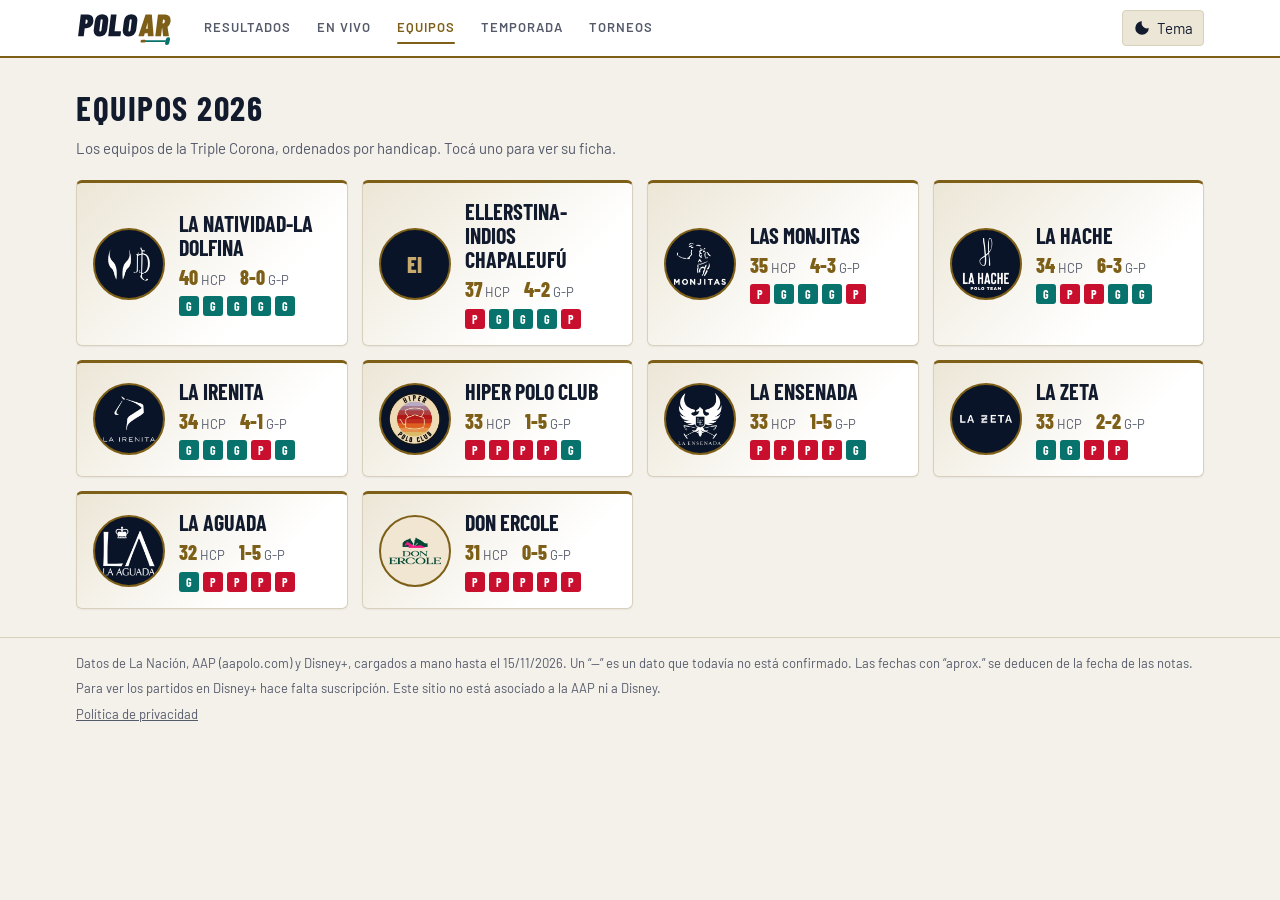
==== equipos.html @ 6242f81f "Fotos opcionales de jugadores en la ficha del equipo Co-Authored-By: Claude Opus 5.5 <noreply@anthro" ====
<!DOCTYPE html>
<html lang="es-AR">
<head>
<meta charset="utf-8">
<meta name="viewport" content="width=device-width, initial-scale=1, viewport-fit=cover">
<title>Equipos · PoloAR</title>
<meta name="description" content="Equipos de la Triple Corona 2026 del polo argentino: planteles, handicap, resultados y rendimiento por torneo.">
<meta name="theme-color" content="#010A13">
<meta name="google-adsense-account" content="ca-pub-2663033045906008">
<script async src="https://pagead2.googlesyndication.com/pagead/js/adsbygoogle.js?client=ca-pub-2663033045906008" crossorigin="anonymous"></script>
<link rel="icon" href="assets/favicon.svg" type="image/svg+xml">
<link rel="preconnect" href="https://fonts.googleapis.com">
<link rel="preconnect" href="https://fonts.gstatic.com" crossorigin>
<link rel="stylesheet" href="https://fonts.googleapis.com/css2?family=Barlow+Condensed:wght@600;700;800&family=Barlow:wght@400;500;600&display=swap">
<link rel="stylesheet" href="css/styles.css?v=202611152350">
<script>
  // Aplica el tema guardado antes de pintar, para evitar un parpadeo.
  try { var t = localStorage.getItem("polo-tema"); if (t) document.documentElement.setAttribute("data-theme", t); } catch (e) {}
</script>
</head>
<body>
<a class="skip" href="#contenido">Saltar al contenido</a>
<header class="site-header">
  <div class="wrap top">
    <a class="logo" href="./" aria-label="PoloAR, inicio"><svg class="logo-svg" aria-hidden="true" focusable="false" xmlns="http://www.w3.org/2000/svg" viewBox="0 0 205 74"><path d="M35.744 21.232Q35.744 22.768 35.616 23.599999999999998Q35.104 27.695999999999998 33.216 30.832Q31.328 33.968 28.352 35.664Q25.376 37.36 21.792 37.36H18.272Q17.951999999999998 37.36 17.951999999999998 37.68L16.032 53.04Q15.968 53.488 15.68 53.744Q15.392 54.0 15.008000000000001 54.0H5.152Q4.768 54.0 4.5440000000000005 53.744Q4.32 53.488 4.384 53.04L9.632 10.159999999999997Q9.696 9.711999999999996 9.984 9.455999999999996Q10.272 9.199999999999996 10.656 9.199999999999996H24.672Q29.792 9.199999999999996 32.768 12.495999999999999Q35.744 15.792000000000002 35.744 21.232ZM23.904 23.855999999999998Q23.968 23.471999999999998 23.968 22.768Q23.968 21.168 23.264 20.336Q22.56 19.503999999999998 21.344 19.503999999999998H20.448Q20.128 19.503999999999998 20.128 19.823999999999998L19.168 27.759999999999998Q19.04 28.08 19.424 28.08H20.256Q21.664 28.08 22.656 27.024Q23.648 25.968 23.904 23.855999999999998Z M36.36000000000001 42.992Q36.36000000000001 42.352000000000004 36.48800000000001 40.816L38.792 22.384Q39.56 16.112000000000002 43.752 12.400000000000002Q47.944 8.688000000000002 54.21600000000001 8.688000000000002Q59.848000000000006 8.688000000000002 63.144000000000005 11.792000000000002Q66.44 14.896 66.44 20.208Q66.44 20.848 66.31200000000001 22.384L64.072 40.816Q63.304 47.088 59.080000000000005 50.8Q54.85600000000001 54.512 48.584 54.512Q42.888000000000005 54.512 39.62400000000001 51.408Q36.36000000000001 48.304 36.36000000000001 42.992ZM52.36000000000001 41.328 54.72800000000001 21.872Q54.85600000000001 20.528 54.40800000000001 19.759999999999998Q53.96000000000001 18.991999999999997 53.00000000000001 18.991999999999997Q51.976000000000006 18.991999999999997 51.304 19.759999999999998Q50.632000000000005 20.528 50.504000000000005 21.872L48.13600000000001 41.328Q48.072 41.584 48.072 42.032Q48.072 43.056 48.55200000000001 43.632Q49.032000000000004 44.208 49.864000000000004 44.208Q50.824000000000005 44.208 51.49600000000001 43.44Q52.168000000000006 42.672 52.36000000000001 41.328Z M66.41600000000001 53.04 71.66400000000002 10.159999999999997Q71.72800000000001 9.711999999999996 72.01600000000002 9.455999999999996Q72.30400000000002 9.199999999999996 72.68800000000002 9.199999999999996H82.54400000000001Q82.92800000000001 9.199999999999996 83.15200000000002 9.455999999999996Q83.376 9.711999999999996 83.31200000000001 10.159999999999997L79.28000000000002 43.376Q79.15200000000002 43.696 79.53600000000002 43.696H91.69600000000001Q92.144 43.696 92.36800000000001 43.952Q92.59200000000001 44.208 92.52800000000002 44.656L91.50400000000002 53.04Q91.31200000000001 54.0 90.41600000000001 54.0H67.18400000000001Q66.80000000000001 54.0 66.57600000000001 53.744Q66.352 53.488 66.41600000000001 53.04Z M96.08800000000001 42.992Q96.08800000000001 42.352000000000004 96.21600000000001 40.816L98.52000000000001 22.384Q99.28800000000001 16.112000000000002 103.48000000000002 12.400000000000002Q107.67200000000001 8.688000000000002 113.94400000000002 8.688000000000002Q119.57600000000002 8.688000000000002 122.87200000000001 11.792000000000002Q126.168 14.896 126.168 20.208Q126.168 20.848 126.04000000000002 22.384L123.80000000000001 40.816Q123.03200000000001 47.088 118.80800000000002 50.8Q114.58400000000002 54.512 108.31200000000001 54.512Q102.61600000000001 54.512 99.352 51.408Q96.08800000000001 48.304 96.08800000000001 42.992ZM112.08800000000002 41.328 114.45600000000002 21.872Q114.58400000000002 20.528 114.13600000000002 19.759999999999998Q113.68800000000002 18.991999999999997 112.72800000000001 18.991999999999997Q111.70400000000001 18.991999999999997 111.03200000000001 19.759999999999998Q110.36000000000001 20.528 110.23200000000001 21.872L107.86400000000002 41.328Q107.80000000000001 41.584 107.80000000000001 42.032Q107.80000000000001 43.056 108.28000000000002 43.632Q108.76000000000002 44.208 109.59200000000001 44.208Q110.55200000000002 44.208 111.22400000000002 43.44Q111.89600000000002 42.672 112.08800000000002 41.328Z" fill="currentColor"/><path d="M147.704 53.104 147.576 48.24Q147.64000000000001 48.112 147.512 48.016000000000005Q147.38400000000001 47.92 147.256 47.92H141.68800000000002Q141.368 47.92 141.24 48.24L140.024 53.104Q139.832 54.0 138.936 54.0H129.208Q128.24800000000002 54.0 128.50400000000002 52.976L142.584 10.031999999999996Q142.84 9.199999999999996 143.73600000000002 9.199999999999996H155.06400000000002Q155.96 9.199999999999996 156.024 10.031999999999996L159.544 52.976V53.104Q159.544 54.0 158.584 54.0H148.536Q147.64000000000001 54.0 147.704 53.104ZM144.056 38.704H147.06400000000002Q147.256 38.704 147.38400000000001 38.384L147.12800000000001 26.544Q147.12800000000001 26.288 146.96800000000002 26.32Q146.808 26.352 146.808 26.544L143.864 38.384Q143.73600000000002 38.704 144.056 38.704Z M179.04000000000002 53.168 177.18400000000003 37.04Q177.18400000000003 36.784 176.99200000000002 36.784Q176.73600000000002 36.784 176.73600000000002 37.104L174.752 53.04Q174.68800000000002 53.488 174.40000000000003 53.744Q174.11200000000002 54.0 173.728 54.0H163.872Q163.488 54.0 163.264 53.744Q163.04000000000002 53.488 163.104 53.04L168.352 10.159999999999997Q168.41600000000003 9.711999999999996 168.704 9.455999999999996Q168.99200000000002 9.199999999999996 169.376 9.199999999999996H183.39200000000002Q188.512 9.199999999999996 191.488 12.463999999999999Q194.464 15.728000000000002 194.464 21.104Q194.464 22.64 194.336 23.471999999999998Q193.888 26.992 192.352 29.776000000000003Q190.816 32.56 188.38400000000001 34.288Q188.06400000000002 34.480000000000004 188.192 34.736000000000004L190.94400000000002 52.912V53.168Q190.94400000000002 53.552 190.68800000000002 53.775999999999996Q190.43200000000002 54.0 190.048 54.0H179.936Q179.168 54.0 179.04000000000002 53.168ZM179.168 19.503999999999998Q178.848 19.503999999999998 178.848 19.823999999999998L177.888 27.312Q177.888 27.631999999999998 178.20800000000003 27.631999999999998H179.04000000000002Q180.57600000000002 27.631999999999998 181.632 26.287999999999997Q182.68800000000002 24.944 182.68800000000002 22.576Q182.68800000000002 21.104 181.984 20.304Q181.28 19.503999999999998 180.06400000000002 19.503999999999998Z" fill="var(--accent)"/><g transform="translate(0 64) skewX(-12) translate(0 -64)"><rect x="134.632" y="62.3" width="50.4" height="3.4" rx="1.7" fill="var(--teal)"/><rect x="132.6" y="61.3" width="11" height="5.4" rx="2.7" fill="var(--accent)"/><rect x="184.0" y="56" width="8.5" height="16" rx="4" fill="var(--teal)"/></g></svg></a>
    <nav aria-label="Secciones">
      <a href="./#resultados">Resultados</a>
      <a href="./#envivo">En vivo</a>
      <a href="equipos.html" aria-current="page">Equipos</a>
      <a href="./#temporada">Temporada</a>
      <a href="./#torneos">Torneos</a>
    </nav>
    <button id="tema" class="theme-btn" type="button" aria-label="Cambiar a modo claro">
      <svg aria-hidden="true" viewBox="0 0 24 24" width="18" height="18"><path fill="currentColor" d="M12 3a9 9 0 1 0 9 9 7 7 0 0 1-9-9z"/></svg>
      <span class="theme-label">Tema</span>
    </button>
  </div>
</header>

<main id="contenido" class="wrap">
  <div id="vista" aria-live="polite"><p class="loading">Cargando equipos…</p></div>
</main>

<footer class="site-footer">
  <div class="wrap">
    <p>Datos de La Nación, AAP (aapolo.com) y Disney+, cargados a mano hasta el 15/11/2026. Un “—” es un dato que todavía no está confirmado. Las fechas con “aprox.” se deducen de la fecha de las notas.</p>
    <p>Para ver los partidos en Disney+ hace falta suscripción. Este sitio no está asociado a la AAP ni a Disney.</p>
    <p><a href="privacidad.html">Política de privacidad</a></p>
  </div>
</footer>

<script src="js/equipos.js?v=202611152350" defer></script>
</body>
</html>
---- css/styles.css ----
/* Polo AR · estilos
   Paleta inspirada en LoL Esports: azul noche, dorado y turquesa.
   Modo claro por defecto si el sistema lo pide; el botón "Tema" lo fuerza. */

:root {
  --bg: #F4F1EA;
  --panel: #FFFFFF;
  --panel2: #ECE6D6;
  --line: #D8D0BC;
  --text: #121B2E;
  --mute: #555A6B;
  --accent: #7E5F17;
  --ink: #FFFFFF;
  --teal: #08736C;
  --live: #C8102E;
  --crest-bg: #0A1428;
  --shadow: 0 1px 2px rgba(18, 27, 46, .06);
  --tc-velo1: rgba(255, 255, 255, .93); --tc-velo2: rgba(255, 255, 255, .62);
  --nav-luz: rgba(126, 95, 23, .28); --nav-luz-suave: rgba(126, 95, 23, .18); --nav-borde: rgba(126, 95, 23, .35);
  color-scheme: light;
}
@media (prefers-color-scheme: dark) {
  :root:not([data-theme="light"]) {
    --bg: #010A13; --panel: #0A1428; --panel2: #0F1F3A; --line: #1E2D4A;
    --text: #F0E6D2; --mute: #A09B8C; --accent: #C8AA6E; --ink: #010A13;
    --teal: #0AC8B9; --live: #FF4655; --shadow: none; color-scheme: dark;
    --tc-velo1: rgba(10, 20, 40, .93); --tc-velo2: rgba(10, 20, 40, .55);
    --nav-luz: rgba(200, 170, 110, .5); --nav-luz-suave: rgba(10, 200, 185, .3); --nav-borde: rgba(200, 170, 110, .45);
  }
}
:root[data-theme="dark"] {
  --bg: #010A13; --panel: #0A1428; --panel2: #0F1F3A; --line: #1E2D4A;
  --text: #F0E6D2; --mute: #A09B8C; --accent: #C8AA6E; --ink: #010A13;
  --teal: #0AC8B9; --live: #FF4655; --shadow: none; color-scheme: dark;
  --tc-velo1: rgba(10, 20, 40, .93); --tc-velo2: rgba(10, 20, 40, .55);
  --nav-luz: rgba(200, 170, 110, .5); --nav-luz-suave: rgba(10, 200, 185, .3); --nav-borde: rgba(200, 170, 110, .45);
}

*, *::before, *::after { box-sizing: border-box; }
html { scroll-behavior: smooth; scroll-padding-top: 72px; }
@media (prefers-reduced-motion: reduce) { html { scroll-behavior: auto; } * { animation: none !important; transition: none !important; } }

body {
  margin: 0;
  background: var(--bg);
  color: var(--text);
  font: 400 15px/1.5 Barlow, "Segoe UI", Arial, sans-serif;
  padding-bottom: env(safe-area-inset-bottom, 0);
}
h1, h2, h3, h4 { font-family: "Barlow Condensed", "Arial Narrow", Arial, sans-serif; margin: 0; }
a { color: inherit; }
button { font: inherit; color: inherit; }
:focus-visible { outline: 2px solid var(--accent); outline-offset: 2px; }
.sr-only { position: absolute; width: 1px; height: 1px; overflow: hidden; clip: rect(0 0 0 0); white-space: nowrap; }
.skip { position: absolute; left: 8px; top: -48px; background: var(--accent); color: var(--ink); padding: 8px 12px; z-index: 10; font-weight: 600; }
.skip:focus { top: 8px; }
.wrap { max-width: 1160px; margin: 0 auto; padding: 0 16px; }
.loading, .empty { color: var(--mute); padding: 14px 16px; margin: 0; }

/* Encabezado */
.site-header {
  position: sticky; top: 0; z-index: 5;
  background: var(--panel);
  border-bottom: 2px solid var(--accent);
  padding-top: env(safe-area-inset-top, 0);
}
.top { display: flex; align-items: center; gap: 16px; min-height: 56px; }
.logo { display: inline-flex; align-items: center; color: var(--text); text-decoration: none; line-height: 0; }
.logo-svg { height: 36px; width: auto; display: block; }
@media (max-width: 560px) { .logo-svg { height: 30px; } }
nav { display: flex; gap: 2px; flex: 1; overflow-x: auto; scrollbar-width: none; }
nav a {
  position: relative; padding: 8px 12px; text-decoration: none; font-weight: 600; color: var(--mute);
  text-transform: uppercase; letter-spacing: 1px; font-size: 13px; white-space: nowrap;
  border-radius: 4px; -webkit-tap-highlight-color: transparent;
  transition: color .2s, background-color .2s, box-shadow .25s, text-shadow .25s;
}
/* Línea dorada que crece desde el centro */
nav a::after {
  content: ""; position: absolute; left: 50%; right: 50%; bottom: 2px; height: 2px;
  background: var(--accent); border-radius: 2px; transition: left .25s, right .25s;
}
/* Luz de fondo al pasar el mouse, al tocar o al navegar con teclado */
nav a:hover, nav a:focus-visible, nav a:active {
  color: var(--accent);
  background: radial-gradient(ellipse at 50% 110%, var(--nav-luz) 0%, transparent 75%), var(--panel2);
  box-shadow: 0 0 14px var(--nav-luz-suave), inset 0 0 0 1px var(--nav-borde);
  text-shadow: 0 0 10px var(--nav-luz);
}
nav a:hover::after, nav a:focus-visible::after, nav a:active::after { left: 12px; right: 12px; }
nav a:active { transform: translateY(1px); }
.theme-btn {
  display: inline-flex; align-items: center; gap: 6px; flex: none;
  background: var(--panel2); border: 1px solid var(--line); border-radius: 4px;
  padding: 6px 10px; cursor: pointer; min-height: 36px;
}
@media (max-width: 560px) {
  .top { flex-wrap: wrap; gap: 4px 12px; padding: 6px 16px; }
  nav { order: 3; flex-basis: 100%; }
  .logo { flex: 1; }
  .theme-label { display: none; }
}

/* Triple Corona */
.tri { padding: 20px 0 4px; }
.tri-grid { display: grid; grid-template-columns: repeat(3, 1fr); gap: 12px; }
.tc {
  background: linear-gradient(135deg, var(--panel2), var(--panel) 70%);
  border: 1px solid var(--line); border-top: 3px solid var(--accent);
  border-radius: 4px; padding: 14px 16px; box-shadow: var(--shadow);
}
.tc .n { font: 700 13px "Barlow Condensed", Arial, sans-serif; letter-spacing: 1.5px; text-transform: uppercase; color: var(--accent); display: flex; justify-content: space-between; gap: 8px; }
.tc h3 { font-size: 24px; margin: 2px 0 8px; line-height: 1.1; }
.tc .l { display: flex; align-items: center; gap: 8px; margin-top: 6px; font-weight: 600; }
.tc .l small { color: var(--mute); font-weight: 400; }
.tc .s { color: var(--mute); font-size: 13px; margin-top: 8px; }
.tc.on { border-top-color: var(--teal); }
/* Foto de fondo: una capa del color del tema encima, para que el texto se lea */
.tc.foto {
  background-image: linear-gradient(100deg, var(--tc-velo1) 0%, var(--tc-velo1) 45%, var(--tc-velo2) 100%), var(--foto);
  background-size: cover; background-position: center;
  display: flex; flex-direction: column;
}
.tc .cred { margin-top: auto; padding-top: 10px; font-size: 11px; color: var(--mute); }
.tc .cred a { color: inherit; }
.tc.on .n { color: var(--teal); }
.badge {
  display: inline-block; font: 700 11px "Barlow Condensed", Arial, sans-serif; letter-spacing: 1px;
  text-transform: uppercase; border: 1px solid currentColor; border-radius: 2px; padding: 0 6px; line-height: 18px;
}

/* Diseño general */
.layout { display: grid; grid-template-columns: minmax(0, 2fr) minmax(0, 1fr); gap: 16px; padding: 16px 0 24px; align-items: start; }
@media (max-width: 860px) {
  .layout, .tri-grid { grid-template-columns: 1fr; }
  /* En celular, el bloque "En vivo" va antes que los resultados. */
  .layout { display: flex; flex-direction: column; gap: 0; }
  .side, .main-col { display: contents; }
  #envivo { order: -1; }
  #resultados { order: 0; }
  #equipos, #torneos { order: 1; }
}
.card { background: var(--panel); border: 1px solid var(--line); border-radius: 4px; overflow: hidden; margin-bottom: 16px; box-shadow: var(--shadow); }
.card-title {
  font-size: 18px; padding: 12px 16px; background: var(--panel2);
  text-transform: uppercase; letter-spacing: 1.5px; border-left: 3px solid var(--accent);
  display: flex; align-items: center; gap: 8px;
}
.live .card-title { border-left-color: var(--teal); }
.dot { width: 9px; height: 9px; border-radius: 50%; background: var(--mute); display: inline-block; }
.dot.on { background: var(--live); animation: pulso 1.4s ease-in-out infinite; }
@keyframes pulso { 50% { opacity: .35; } }

/* Filtros */
.tabs { display: flex; gap: 6px; padding: 10px 16px; flex-wrap: wrap; border-bottom: 1px solid var(--line); }
.tabs button {
  background: none; border: 1px solid var(--line); color: var(--mute); border-radius: 2px;
  padding: 6px 14px; font: 600 12px Barlow, Arial, sans-serif; text-transform: uppercase;
  letter-spacing: .8px; cursor: pointer; min-height: 32px;
}
.tabs button:hover { border-color: var(--accent); color: var(--text); }
.tabs button[aria-pressed="true"] { background: var(--accent); color: var(--ink); border-color: var(--accent); }

/* Partidos */
.day {
  padding: 7px 16px; background: var(--panel2); color: var(--accent);
  font: 700 13px "Barlow Condensed", Arial, sans-serif; letter-spacing: 1.5px; text-transform: uppercase;
  border-bottom: 1px solid var(--line); display: flex; gap: 8px; align-items: center;
}
.day .badge { color: var(--mute); }
.match { border-bottom: 1px solid var(--line); }
.match:last-child { border-bottom: 0; }
.match summary { list-style: none; cursor: pointer; padding: 12px 16px 6px; }
.match summary::-webkit-details-marker { display: none; }
.match summary:hover { background: var(--panel2); }
.row { display: grid; grid-template-columns: 1fr auto 1fr; gap: 10px; align-items: center; }
.tm { display: flex; align-items: center; gap: 10px; font: 700 19px "Barlow Condensed", Arial, sans-serif; text-transform: uppercase; letter-spacing: .4px; line-height: 1.1; min-width: 0; }
.tm.b { justify-content: flex-end; text-align: right; }
.tm.win { color: var(--teal); }
.tm .nm { overflow-wrap: normal; hyphens: manual; min-width: 0; }
.sc {
  font: 800 22px "Barlow Condensed", Arial, sans-serif; border: 1px solid var(--accent); color: var(--accent);
  border-radius: 2px; padding: 1px 12px; min-width: 84px; text-align: center; white-space: nowrap;
}
.inf { color: var(--mute); font-size: 13px; text-align: center; margin-top: 4px; display: flex; justify-content: center; gap: 6px; flex-wrap: wrap; }
.chev { display: inline-block; transition: transform .2s; }
details[open] .chev { transform: rotate(180deg); }
@media (max-width: 560px) {
  .match summary { padding: 10px 12px 6px; }
  .row { gap: 6px; }
  .tm { font-size: 15px; gap: 6px; letter-spacing: 0; flex-direction: column; align-items: flex-start; }
  .tm.b { flex-direction: column-reverse; align-items: flex-end; }
  .tm .cr { width: 40px; height: 40px; }
  .sc { font-size: 18px; min-width: 62px; padding: 1px 6px; }
  .btn { flex-wrap: wrap; justify-content: center; text-align: center; }
.btn small { flex-basis: 100%; }
}

.acts { padding: 4px 16px 12px; display: flex; gap: 8px; justify-content: center; flex-wrap: wrap; }
.btn {
  display: inline-flex; align-items: center; gap: 6px; padding: 6px 14px; min-height: 34px;
  border: 1px solid var(--accent); color: var(--accent); text-decoration: none;
  font: 700 13px "Barlow Condensed", Arial, sans-serif; letter-spacing: 1.2px; text-transform: uppercase; border-radius: 2px;
}
.btn:hover { background: var(--accent); color: var(--ink); }
.btn.t { border-color: var(--teal); color: var(--teal); }
.btn.t:hover { background: var(--teal); color: var(--ink); }
.btn.yt { border-color: #E5484D; color: #E5484D; }
.btn.yt:hover { background: #E5484D; color: #FFFFFF; }
.btn small { font: 500 11px Barlow, Arial, sans-serif; text-transform: none; letter-spacing: 0; opacity: .85; }

/* Escudos */
.cr {
  display: inline-flex; align-items: center; justify-content: center; flex: none;
  width: 48px; height: 48px; border-radius: 50%; border: 1.5px solid var(--accent);
  background: var(--crest-bg); color: #C8AA6E; overflow: hidden;
  font: 800 12px "Barlow Condensed", Arial, sans-serif;
}
.cr.lt { background: #F0E6D2; }
.cr img { width: 100%; height: 100%; object-fit: contain; padding: 4px; }
.cr { font-size: 15px; }
.cr.sm { width: 36px; height: 36px; font-size: 12px; }
.cr.sm img { padding: 3px; }

/* Detalle */
.det { padding: 4px 16px 16px; background: var(--panel2); border-top: 1px solid var(--line); font-size: 14px; }
.det h4 { font-size: 13px; letter-spacing: 1.5px; text-transform: uppercase; color: var(--accent); margin: 12px 0 4px; }
.cols { display: grid; grid-template-columns: 1fr 1fr; gap: 12px; }
@media (max-width: 560px) { .cols { grid-template-columns: 1fr; } }
.det ul { margin: 0; padding: 0; list-style: none; }
.det li { display: flex; justify-content: space-between; gap: 8px; border-bottom: 1px solid var(--line); padding: 3px 0; }
.det li b { font-family: "Barlow Condensed", Arial, sans-serif; font-size: 16px; }
.det p { margin: 0; }
.muted { color: var(--mute); }
.prog { margin: 0; padding: 0; list-style: none; display: flex; gap: 6px; flex-wrap: wrap; }
.prog li { display: block; border: 1px solid var(--line); background: var(--panel); border-radius: 2px; padding: 1px 8px; font: 700 14px "Barlow Condensed", Arial, sans-serif; }
.prog li span { color: var(--mute); font-weight: 600; margin-right: 4px; }

/* Video de resumen */
.video { position: relative; width: 100%; max-width: 640px; aspect-ratio: 16 / 9; margin-top: 6px; border-radius: 4px; overflow: hidden; background: #000; }
.video iframe { position: absolute; inset: 0; width: 100%; height: 100%; border: 0; }

/* En vivo */
.lv { padding: 14px 16px; }
.lv p { margin: 0 0 10px; color: var(--mute); }
.lv .acts { padding: 0; justify-content: flex-start; }
.live-match { border: 1px solid var(--teal); border-radius: 4px; padding: 10px; margin-bottom: 12px; background: var(--panel2); }
.live-match .row { gap: 6px; }
.live-match .tm { font-size: 16px; }
.live-match .sc { border-color: var(--live); color: var(--live); min-width: 70px; }
.live-match .meta { display: flex; justify-content: space-between; gap: 8px; flex-wrap: wrap; color: var(--mute); font-size: 12px; margin-top: 6px; }
.upd { font-size: 12px; color: var(--mute); margin-top: 10px !important; }

/* Equipos */
.teams details { border-bottom: 1px solid var(--line); }
.teams details:last-child { border-bottom: 0; }
.teams summary { list-style: none; display: flex; align-items: center; gap: 10px; padding: 10px 16px; cursor: pointer; }
.teams summary::-webkit-details-marker { display: none; }
.teams summary:hover { background: var(--panel2); }
.teams summary b { flex: 1; }
.teams summary em { font: 800 20px "Barlow Condensed", Arial, sans-serif; color: var(--accent); font-style: normal; }
.teams summary em small { font-size: 11px; color: var(--mute); font-weight: 600; letter-spacing: .5px; }

/* Calendario */
.cal { margin: 0; padding: 0; list-style: none; }
.cal li { display: flex; gap: 14px; padding: 10px 16px; border-bottom: 1px solid var(--line); }
.cal li:last-child { border-bottom: 0; }
.cal .d { font: 800 18px "Barlow Condensed", Arial, sans-serif; min-width: 58px; color: var(--teal); text-transform: uppercase; }
.cal a { font-weight: 600; text-decoration: none; }
.cal a:hover { text-decoration: underline; }
.cal small { color: var(--mute); }

/* Temporada */
.temp { padding: 14px 16px 16px; }
.temp > p { margin: 0 0 10px; }
.temp h3 { font-size: 15px; letter-spacing: 1.5px; text-transform: uppercase; color: var(--accent); margin: 16px 0 6px; }
.tabla { width: 100%; border-collapse: collapse; font-size: 14px; }
.tabla th, .tabla td { text-align: left; padding: 6px 8px; border-bottom: 1px solid var(--line); vertical-align: top; }
.tabla th { font: 700 12px "Barlow Condensed", Arial, sans-serif; letter-spacing: 1px; text-transform: uppercase; color: var(--mute); }
.tabla td.num { text-align: right; font: 800 18px "Barlow Condensed", Arial, sans-serif; color: var(--accent); white-space: nowrap; }
.tabla .eqc { display: flex; align-items: center; gap: 8px; font-weight: 600; }
.tabla small { color: var(--mute); font-weight: 400; display: block; }
.chips { display: flex; flex-wrap: wrap; gap: 6px; margin: 6px 0 0; padding: 0; list-style: none; }
.chips li { border: 1px solid var(--line); background: var(--panel2); border-radius: 2px; padding: 1px 8px; font-size: 13px; }
.fuente { font-size: 12px; color: var(--mute); margin-top: 14px !important; }
@media (max-width: 860px) { #temporada { order: 1; } }
@media (max-width: 560px) { .tabla .opt { display: none; } }

/* Anuncios */
.ad { margin: 0 0 16px; text-align: center; min-height: 90px; }
.ad[hidden] { display: none; }
.ad-label { display: block; font-size: 11px; letter-spacing: 1px; text-transform: uppercase; color: var(--mute); margin-bottom: 4px; }
#ad-arriba { margin-top: 16px; }
@media (max-width: 860px) { #ad-lateral { order: 0; } }

/* Página legal */
.legal { margin: 20px 0; }
.legal h1.card-title { font-size: 22px; }
.legal-body { padding: 8px 16px 20px; max-width: 760px; }
.legal-body h2 { font-size: 18px; color: var(--accent); text-transform: uppercase; letter-spacing: 1px; margin: 18px 0 6px; }
.legal-body ul { padding-left: 20px; }
.legal-body li { margin-bottom: 6px; }
.logo-img { height: 36px; width: auto; display: block; }
.logo-oscuro { display: none; }
@media (prefers-color-scheme: dark) { :root:not([data-theme="light"]) .logo-oscuro { display: block; } :root:not([data-theme="light"]) .logo-claro { display: none; } }
:root[data-theme="dark"] .logo-oscuro { display: block; }
:root[data-theme="dark"] .logo-claro { display: none; }
.site-footer a { color: inherit; }

/* ---------- Pantalla de equipos ---------- */
nav a[aria-current="page"] { color: var(--accent); }
nav a[aria-current="page"]::after { left: 12px; right: 12px; }
.volver { display: inline-block; margin: 18px 0 4px; color: var(--mute); text-decoration: none; font-weight: 600; }
.volver:hover { color: var(--accent); }
.eq-head-list { padding: 24px 0 8px; }
.eq-head-list h1 { font-size: 34px; text-transform: uppercase; letter-spacing: 1.5px; }
.eq-head-list p { margin: 4px 0 0; }
.eq-grid { display: grid; grid-template-columns: repeat(auto-fill, minmax(260px, 1fr)); gap: 14px; padding: 12px 0 28px; }
.eq-card {
  display: flex; gap: 14px; align-items: center; padding: 16px; text-decoration: none;
  background: linear-gradient(135deg, var(--panel2), var(--panel) 70%); border: 1px solid var(--line);
  border-top: 3px solid var(--accent); border-radius: 6px; box-shadow: var(--shadow);
  transition: transform .15s, box-shadow .2s, border-color .2s;
}
.eq-card:hover, .eq-card:focus-visible { transform: translateY(-2px); border-color: var(--accent); box-shadow: 0 6px 18px var(--nav-luz-suave); }
.eq-card h2 { font-size: 22px; line-height: 1.1; text-transform: uppercase; }
.eq-card-info { min-width: 0; display: flex; flex-direction: column; gap: 6px; }
.eq-card-meta { display: flex; gap: 14px; color: var(--mute); font-size: 13px; }
.eq-card-meta b { color: var(--accent); font: 800 20px "Barlow Condensed", Arial, sans-serif; }
.cr.xl { width: 72px; height: 72px; font-size: 22px; border-width: 2px; }
.cr.xxl { width: 132px; height: 132px; font-size: 40px; border-width: 3px; }
.cr.xl img, .cr.xxl img { padding: 8px; }
.forma { display: inline-flex; gap: 4px; }
.forma i { font: 700 12px "Barlow Condensed", Arial, sans-serif; font-style: normal; width: 20px; height: 20px; border-radius: 3px; display: inline-flex; align-items: center; justify-content: center; }
.forma i.g { background: var(--teal); color: var(--ink); }
.forma i.p { background: var(--live); color: #fff; }
.eq-hero {
  display: flex; gap: 26px; align-items: center; padding: 26px; margin: 8px 0 16px; border-radius: 8px;
  border: 1px solid var(--line); border-left: 5px solid var(--accent);
  background: radial-gradient(600px 260px at 0% 0%, var(--nav-luz-suave), transparent 70%), linear-gradient(135deg, var(--panel2), var(--panel));
}
.eq-kicker { font: 700 14px "Barlow Condensed", Arial, sans-serif; letter-spacing: 2px; text-transform: uppercase; color: var(--teal); }
.eq-hero h1 { font-size: 46px; line-height: 1; text-transform: uppercase; margin: 2px 0 4px; }
.eq-stats { display: flex; flex-wrap: wrap; gap: 10px; margin-top: 14px; }
.st { background: var(--panel); border: 1px solid var(--line); border-radius: 4px; padding: 8px 14px; min-width: 110px; }
.st b { display: block; font: 800 30px/1 "Barlow Condensed", Arial, sans-serif; color: var(--accent); }
.st span { font-size: 12px; color: var(--mute); text-transform: uppercase; letter-spacing: .8px; }
.eq-forma { margin-top: 12px; color: var(--mute); font-size: 13px; display: flex; gap: 8px; align-items: center; }
@media (max-width: 640px) {
  .eq-hero { flex-direction: column; text-align: center; padding: 20px 14px; }
  .eq-hero h1 { font-size: 34px; }
  .eq-stats, .eq-forma { justify-content: center; }
  .cr.xxl { width: 104px; height: 104px; }
  .st { min-width: 0; flex: 1 1 40%; }
}
.pl-grid { display: grid; grid-template-columns: repeat(auto-fill, minmax(190px, 1fr)); gap: 12px; padding: 16px; }
@media (max-width: 640px) { .pl-grid { grid-template-columns: 1fr 1fr; gap: 10px; padding: 12px; } .pl-avatar { width: 58px; height: 58px; font-size: 20px; } .pl-avatar.con-foto { overflow: hidden; padding: 0; }
.pl-avatar.con-foto img { width: 100%; height: 100%; object-fit: cover; object-position: center top; }
.pl-nombre { font-size: 17px; } }
.pl-card { background: var(--panel2); border: 1px solid var(--line); border-radius: 6px; padding: 18px 14px; text-align: center; }
.pl-avatar {
  display: inline-flex; align-items: center; justify-content: center; width: 74px; height: 74px; border-radius: 50%;
  background: var(--panel); border: 2px solid var(--accent); box-shadow: 0 0 12px var(--nav-luz-suave);
  color: var(--accent); font: 800 26px "Barlow Condensed", Arial, sans-serif;
}
.pl-nombre { font: 700 21px/1.1 "Barlow Condensed", Arial, sans-serif; text-transform: uppercase; margin-top: 10px; }
.pl-hcp { color: var(--mute); font-size: 13px; margin-top: 4px; }
.pl-hcp b { color: var(--teal); font: 800 26px "Barlow Condensed", Arial, sans-serif; margin-right: 4px; }
.eq-nota { padding: 0 16px 16px; margin: 0; color: var(--mute); font-size: 14px; }
.eq-tabla { margin: 0; }
.eq-tabla td, .eq-tabla th { padding: 10px 16px; }
.eq-tabla td.num { font-size: 18px; }
.pill { display: inline-block; font: 700 12px "Barlow Condensed", Arial, sans-serif; letter-spacing: 1px; text-transform: uppercase; padding: 2px 8px; border-radius: 3px; }
.pill.oro { background: var(--accent); color: var(--ink); }
.pill.plata { background: transparent; border: 1px solid var(--accent); color: var(--accent); }
.pill.vivo { border: 1px solid var(--teal); color: var(--teal); }
.pill.g { background: var(--teal); color: var(--ink); min-width: 26px; text-align: center; }
.pill.p { background: var(--live); color: #fff; min-width: 26px; text-align: center; }
.eq-res { list-style: none; margin: 0; padding: 0; }
.eq-res li { display: flex; align-items: center; gap: 10px; border-bottom: 1px solid var(--line); padding-right: 12px; }
.eq-res li:last-child { border-bottom: 0; }
.eq-res li > a:first-child { flex: 1; display: grid; grid-template-columns: 64px 34px 1fr auto; gap: 12px; align-items: center; padding: 10px 16px; text-decoration: none; min-width: 0; }
.eq-res li > a:first-child:hover { background: var(--panel2); }
.res-f { color: var(--mute); font-size: 13px; text-transform: uppercase; }
.res-rival { display: flex; align-items: center; gap: 10px; font-weight: 600; min-width: 0; }
.res-rival small { display: block; color: var(--mute); font-weight: 400; font-size: 12px; }
.res-sc { font: 800 22px "Barlow Condensed", Arial, sans-serif; color: var(--accent); white-space: nowrap; }
.res-yt { padding: 4px 10px; min-height: 30px; font-size: 12px; }
@media (max-width: 640px) {
  .eq-res li { flex-wrap: wrap; padding-bottom: 8px; }
  .eq-res li > a:first-child { grid-template-columns: 30px 1fr auto; padding: 10px 12px; }
  .res-f { display: none; }
  .res-yt { margin-left: 54px; }
}
.teams a.team-link { display: flex; align-items: center; gap: 10px; padding: 10px 16px; text-decoration: none; border-bottom: 1px solid var(--line); }
.teams a.team-link:last-of-type { border-bottom: 0; }
.teams a.team-link:hover { background: var(--panel2); }
.teams a.team-link b { flex: 1; }
.teams a.team-link em { font: 800 20px "Barlow Condensed", Arial, sans-serif; color: var(--accent); font-style: normal; }
.teams a.team-link em small { font-size: 11px; color: var(--mute); font-weight: 600; letter-spacing: .5px; }
.ver-todos { display: block; text-align: center; padding: 10px; font-weight: 600; text-decoration: none; color: var(--accent); border-top: 1px solid var(--line); }

/* Pie */
.site-footer { border-top: 1px solid var(--line); color: var(--mute); font-size: 13px; padding: 16px 0 32px; }
.site-footer p { margin: 0 0 6px; }
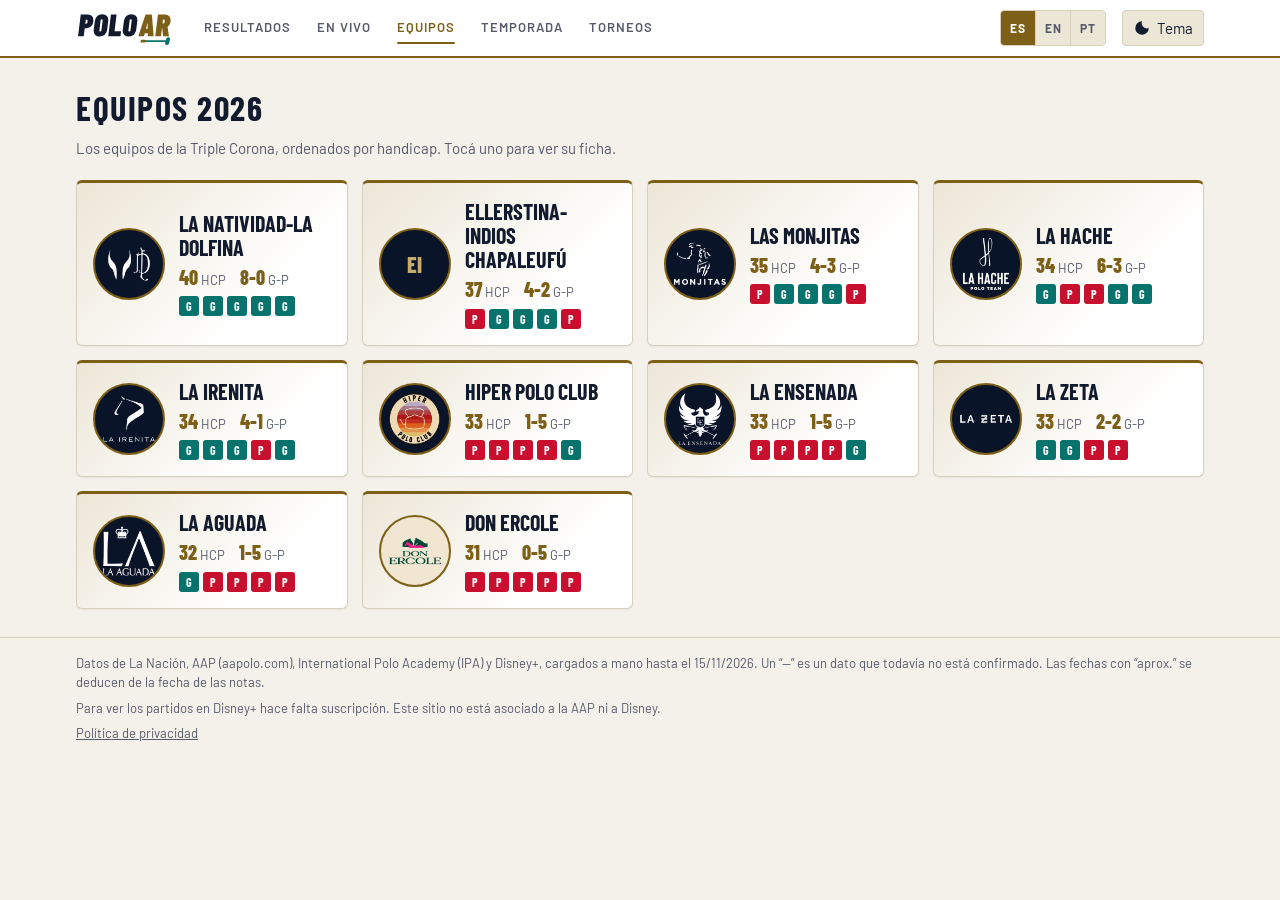
==== commit ef9062d6: "Idiomas ES/EN/PT, estadísticas de partidos y canal de WhatsApp - Selector de idioma arriba a la dere" ====
--- a/equipos.html
+++ b/equipos.html
@@ -1,10 +1,10 @@
 <!DOCTYPE html>
-<html lang="es-AR">
+<html lang="es-AR" data-i18n-title="eq.titulo">
 <head>
 <meta charset="utf-8">
 <meta name="viewport" content="width=device-width, initial-scale=1, viewport-fit=cover">
 <title>Equipos · PoloAR</title>
-<meta name="description" content="Equipos de la Triple Corona 2026 del polo argentino: planteles, handicap, resultados y rendimiento por torneo.">
+<meta name="description" data-i18n-content="desc.equipos" content="Equipos de la Triple Corona 2026 del polo argentino: planteles, handicap, resultados y rendimiento por torneo.">
 <meta name="theme-color" content="#010A13">
 <meta name="google-adsense-account" content="ca-pub-2663033045906008">
 <script async src="https://pagead2.googlesyndication.com/pagead/js/adsbygoogle.js?client=ca-pub-2663033045906008" crossorigin="anonymous"></script>
@@ -12,43 +12,45 @@
 <link rel="preconnect" href="https://fonts.googleapis.com">
 <link rel="preconnect" href="https://fonts.gstatic.com" crossorigin>
 <link rel="stylesheet" href="https://fonts.googleapis.com/css2?family=Barlow+Condensed:wght@600;700;800&family=Barlow:wght@400;500;600&display=swap">
-<link rel="stylesheet" href="css/styles.css?v=202611152350">
+<link rel="stylesheet" href="css/styles.css?v=202611161622">
 <script>
   // Aplica el tema guardado antes de pintar, para evitar un parpadeo.
   try { var t = localStorage.getItem("polo-tema"); if (t) document.documentElement.setAttribute("data-theme", t); } catch (e) {}
 </script>
 </head>
 <body>
-<a class="skip" href="#contenido">Saltar al contenido</a>
+<a class="skip" href="#contenido" data-i18n="saltar.contenido">Saltar al contenido</a>
 <header class="site-header">
   <div class="wrap top">
-    <a class="logo" href="./" aria-label="PoloAR, inicio"><svg class="logo-svg" aria-hidden="true" focusable="false" xmlns="http://www.w3.org/2000/svg" viewBox="0 0 205 74"><path d="M35.744 21.232Q35.744 22.768 35.616 23.599999999999998Q35.104 27.695999999999998 33.216 30.832Q31.328 33.968 28.352 35.664Q25.376 37.36 21.792 37.36H18.272Q17.951999999999998 37.36 17.951999999999998 37.68L16.032 53.04Q15.968 53.488 15.68 53.744Q15.392 54.0 15.008000000000001 54.0H5.152Q4.768 54.0 4.5440000000000005 53.744Q4.32 53.488 4.384 53.04L9.632 10.159999999999997Q9.696 9.711999999999996 9.984 9.455999999999996Q10.272 9.199999999999996 10.656 9.199999999999996H24.672Q29.792 9.199999999999996 32.768 12.495999999999999Q35.744 15.792000000000002 35.744 21.232ZM23.904 23.855999999999998Q23.968 23.471999999999998 23.968 22.768Q23.968 21.168 23.264 20.336Q22.56 19.503999999999998 21.344 19.503999999999998H20.448Q20.128 19.503999999999998 20.128 19.823999999999998L19.168 27.759999999999998Q19.04 28.08 19.424 28.08H20.256Q21.664 28.08 22.656 27.024Q23.648 25.968 23.904 23.855999999999998Z M36.36000000000001 42.992Q36.36000000000001 42.352000000000004 36.48800000000001 40.816L38.792 22.384Q39.56 16.112000000000002 43.752 12.400000000000002Q47.944 8.688000000000002 54.21600000000001 8.688000000000002Q59.848000000000006 8.688000000000002 63.144000000000005 11.792000000000002Q66.44 14.896 66.44 20.208Q66.44 20.848 66.31200000000001 22.384L64.072 40.816Q63.304 47.088 59.080000000000005 50.8Q54.85600000000001 54.512 48.584 54.512Q42.888000000000005 54.512 39.62400000000001 51.408Q36.36000000000001 48.304 36.36000000000001 42.992ZM52.36000000000001 41.328 54.72800000000001 21.872Q54.85600000000001 20.528 54.40800000000001 19.759999999999998Q53.96000000000001 18.991999999999997 53.00000000000001 18.991999999999997Q51.976000000000006 18.991999999999997 51.304 19.759999999999998Q50.632000000000005 20.528 50.504000000000005 21.872L48.13600000000001 41.328Q48.072 41.584 48.072 42.032Q48.072 43.056 48.55200000000001 43.632Q49.032000000000004 44.208 49.864000000000004 44.208Q50.824000000000005 44.208 51.49600000000001 43.44Q52.168000000000006 42.672 52.36000000000001 41.328Z M66.41600000000001 53.04 71.66400000000002 10.159999999999997Q71.72800000000001 9.711999999999996 72.01600000000002 9.455999999999996Q72.30400000000002 9.199999999999996 72.68800000000002 9.199999999999996H82.54400000000001Q82.92800000000001 9.199999999999996 83.15200000000002 9.455999999999996Q83.376 9.711999999999996 83.31200000000001 10.159999999999997L79.28000000000002 43.376Q79.15200000000002 43.696 79.53600000000002 43.696H91.69600000000001Q92.144 43.696 92.36800000000001 43.952Q92.59200000000001 44.208 92.52800000000002 44.656L91.50400000000002 53.04Q91.31200000000001 54.0 90.41600000000001 54.0H67.18400000000001Q66.80000000000001 54.0 66.57600000000001 53.744Q66.352 53.488 66.41600000000001 53.04Z M96.08800000000001 42.992Q96.08800000000001 42.352000000000004 96.21600000000001 40.816L98.52000000000001 22.384Q99.28800000000001 16.112000000000002 103.48000000000002 12.400000000000002Q107.67200000000001 8.688000000000002 113.94400000000002 8.688000000000002Q119.57600000000002 8.688000000000002 122.87200000000001 11.792000000000002Q126.168 14.896 126.168 20.208Q126.168 20.848 126.04000000000002 22.384L123.80000000000001 40.816Q123.03200000000001 47.088 118.80800000000002 50.8Q114.58400000000002 54.512 108.31200000000001 54.512Q102.61600000000001 54.512 99.352 51.408Q96.08800000000001 48.304 96.08800000000001 42.992ZM112.08800000000002 41.328 114.45600000000002 21.872Q114.58400000000002 20.528 114.13600000000002 19.759999999999998Q113.68800000000002 18.991999999999997 112.72800000000001 18.991999999999997Q111.70400000000001 18.991999999999997 111.03200000000001 19.759999999999998Q110.36000000000001 20.528 110.23200000000001 21.872L107.86400000000002 41.328Q107.80000000000001 41.584 107.80000000000001 42.032Q107.80000000000001 43.056 108.28000000000002 43.632Q108.76000000000002 44.208 109.59200000000001 44.208Q110.55200000000002 44.208 111.22400000000002 43.44Q111.89600000000002 42.672 112.08800000000002 41.328Z" fill="currentColor"/><path d="M147.704 53.104 147.576 48.24Q147.64000000000001 48.112 147.512 48.016000000000005Q147.38400000000001 47.92 147.256 47.92H141.68800000000002Q141.368 47.92 141.24 48.24L140.024 53.104Q139.832 54.0 138.936 54.0H129.208Q128.24800000000002 54.0 128.50400000000002 52.976L142.584 10.031999999999996Q142.84 9.199999999999996 143.73600000000002 9.199999999999996H155.06400000000002Q155.96 9.199999999999996 156.024 10.031999999999996L159.544 52.976V53.104Q159.544 54.0 158.584 54.0H148.536Q147.64000000000001 54.0 147.704 53.104ZM144.056 38.704H147.06400000000002Q147.256 38.704 147.38400000000001 38.384L147.12800000000001 26.544Q147.12800000000001 26.288 146.96800000000002 26.32Q146.808 26.352 146.808 26.544L143.864 38.384Q143.73600000000002 38.704 144.056 38.704Z M179.04000000000002 53.168 177.18400000000003 37.04Q177.18400000000003 36.784 176.99200000000002 36.784Q176.73600000000002 36.784 176.73600000000002 37.104L174.752 53.04Q174.68800000000002 53.488 174.40000000000003 53.744Q174.11200000000002 54.0 173.728 54.0H163.872Q163.488 54.0 163.264 53.744Q163.04000000000002 53.488 163.104 53.04L168.352 10.159999999999997Q168.41600000000003 9.711999999999996 168.704 9.455999999999996Q168.99200000000002 9.199999999999996 169.376 9.199999999999996H183.39200000000002Q188.512 9.199999999999996 191.488 12.463999999999999Q194.464 15.728000000000002 194.464 21.104Q194.464 22.64 194.336 23.471999999999998Q193.888 26.992 192.352 29.776000000000003Q190.816 32.56 188.38400000000001 34.288Q188.06400000000002 34.480000000000004 188.192 34.736000000000004L190.94400000000002 52.912V53.168Q190.94400000000002 53.552 190.68800000000002 53.775999999999996Q190.43200000000002 54.0 190.048 54.0H179.936Q179.168 54.0 179.04000000000002 53.168ZM179.168 19.503999999999998Q178.848 19.503999999999998 178.848 19.823999999999998L177.888 27.312Q177.888 27.631999999999998 178.20800000000003 27.631999999999998H179.04000000000002Q180.57600000000002 27.631999999999998 181.632 26.287999999999997Q182.68800000000002 24.944 182.68800000000002 22.576Q182.68800000000002 21.104 181.984 20.304Q181.28 19.503999999999998 180.06400000000002 19.503999999999998Z" fill="var(--accent)"/><g transform="translate(0 64) skewX(-12) translate(0 -64)"><rect x="134.632" y="62.3" width="50.4" height="3.4" rx="1.7" fill="var(--teal)"/><rect x="132.6" y="61.3" width="11" height="5.4" rx="2.7" fill="var(--accent)"/><rect x="184.0" y="56" width="8.5" height="16" rx="4" fill="var(--teal)"/></g></svg></a>
-    <nav aria-label="Secciones">
-      <a href="./#resultados">Resultados</a>
-      <a href="./#envivo">En vivo</a>
-      <a href="equipos.html" aria-current="page">Equipos</a>
-      <a href="./#temporada">Temporada</a>
-      <a href="./#torneos">Torneos</a>
+    <a class="logo" href="./" aria-label="PoloAR, inicio" data-i18n-aria="logo.aria"><svg class="logo-svg" aria-hidden="true" focusable="false" xmlns="http://www.w3.org/2000/svg" viewBox="0 0 205 74"><path d="M35.744 21.232Q35.744 22.768 35.616 23.599999999999998Q35.104 27.695999999999998 33.216 30.832Q31.328 33.968 28.352 35.664Q25.376 37.36 21.792 37.36H18.272Q17.951999999999998 37.36 17.951999999999998 37.68L16.032 53.04Q15.968 53.488 15.68 53.744Q15.392 54.0 15.008000000000001 54.0H5.152Q4.768 54.0 4.5440000000000005 53.744Q4.32 53.488 4.384 53.04L9.632 10.159999999999997Q9.696 9.711999999999996 9.984 9.455999999999996Q10.272 9.199999999999996 10.656 9.199999999999996H24.672Q29.792 9.199999999999996 32.768 12.495999999999999Q35.744 15.792000000000002 35.744 21.232ZM23.904 23.855999999999998Q23.968 23.471999999999998 23.968 22.768Q23.968 21.168 23.264 20.336Q22.56 19.503999999999998 21.344 19.503999999999998H20.448Q20.128 19.503999999999998 20.128 19.823999999999998L19.168 27.759999999999998Q19.04 28.08 19.424 28.08H20.256Q21.664 28.08 22.656 27.024Q23.648 25.968 23.904 23.855999999999998Z M36.36000000000001 42.992Q36.36000000000001 42.352000000000004 36.48800000000001 40.816L38.792 22.384Q39.56 16.112000000000002 43.752 12.400000000000002Q47.944 8.688000000000002 54.21600000000001 8.688000000000002Q59.848000000000006 8.688000000000002 63.144000000000005 11.792000000000002Q66.44 14.896 66.44 20.208Q66.44 20.848 66.31200000000001 22.384L64.072 40.816Q63.304 47.088 59.080000000000005 50.8Q54.85600000000001 54.512 48.584 54.512Q42.888000000000005 54.512 39.62400000000001 51.408Q36.36000000000001 48.304 36.36000000000001 42.992ZM52.36000000000001 41.328 54.72800000000001 21.872Q54.85600000000001 20.528 54.40800000000001 19.759999999999998Q53.96000000000001 18.991999999999997 53.00000000000001 18.991999999999997Q51.976000000000006 18.991999999999997 51.304 19.759999999999998Q50.632000000000005 20.528 50.504000000000005 21.872L48.13600000000001 41.328Q48.072 41.584 48.072 42.032Q48.072 43.056 48.55200000000001 43.632Q49.032000000000004 44.208 49.864000000000004 44.208Q50.824000000000005 44.208 51.49600000000001 43.44Q52.168000000000006 42.672 52.36000000000001 41.328Z M66.41600000000001 53.04 71.66400000000002 10.159999999999997Q71.72800000000001 9.711999999999996 72.01600000000002 9.455999999999996Q72.30400000000002 9.199999999999996 72.68800000000002 9.199999999999996H82.54400000000001Q82.92800000000001 9.199999999999996 83.15200000000002 9.455999999999996Q83.376 9.711999999999996 83.31200000000001 10.159999999999997L79.28000000000002 43.376Q79.15200000000002 43.696 79.53600000000002 43.696H91.69600000000001Q92.144 43.696 92.36800000000001 43.952Q92.59200000000001 44.208 92.52800000000002 44.656L91.50400000000002 53.04Q91.31200000000001 54.0 90.41600000000001 54.0H67.18400000000001Q66.80000000000001 54.0 66.57600000000001 53.744Q66.352 53.488 66.41600000000001 53.04Z M96.08800000000001 42.992Q96.08800000000001 42.352000000000004 96.21600000000001 40.816L98.52000000000001 22.384Q99.28800000000001 16.112000000000002 103.48000000000002 12.400000000000002Q107.67200000000001 8.688000000000002 113.94400000000002 8.688000000000002Q119.57600000000002 8.688000000000002 122.87200000000001 11.792000000000002Q126.168 14.896 126.168 20.208Q126.168 20.848 126.04000000000002 22.384L123.80000000000001 40.816Q123.03200000000001 47.088 118.80800000000002 50.8Q114.58400000000002 54.512 108.31200000000001 54.512Q102.61600000000001 54.512 99.352 51.408Q96.08800000000001 48.304 96.08800000000001 42.992ZM112.08800000000002 41.328 114.45600000000002 21.872Q114.58400000000002 20.528 114.13600000000002 19.759999999999998Q113.68800000000002 18.991999999999997 112.72800000000001 18.991999999999997Q111.70400000000001 18.991999999999997 111.03200000000001 19.759999999999998Q110.36000000000001 20.528 110.23200000000001 21.872L107.86400000000002 41.328Q107.80000000000001 41.584 107.80000000000001 42.032Q107.80000000000001 43.056 108.28000000000002 43.632Q108.76000000000002 44.208 109.59200000000001 44.208Q110.55200000000002 44.208 111.22400000000002 43.44Q111.89600000000002 42.672 112.08800000000002 41.328Z" fill="currentColor"/><path d="M147.704 53.104 147.576 48.24Q147.64000000000001 48.112 147.512 48.016000000000005Q147.38400000000001 47.92 147.256 47.92H141.68800000000002Q141.368 47.92 141.24 48.24L140.024 53.104Q139.832 54.0 138.936 54.0H129.208Q128.24800000000002 54.0 128.50400000000002 52.976L142.584 10.031999999999996Q142.84 9.199999999999996 143.73600000000002 9.199999999999996H155.06400000000002Q155.96 9.199999999999996 156.024 10.031999999999996L159.544 52.976V53.104Q159.544 54.0 158.584 54.0H148.536Q147.64000000000001 54.0 147.704 53.104ZM144.056 38.704H147.06400000000002Q147.256 38.704 147.38400000000001 38.384L147.12800000000001 26.544Q147.12800000000001 26.288 146.96800000000002 26.32Q146.808 26.352 146.808 26.544L143.864 38.384Q143.73600000000002 38.704 144.056 38.704Z M179.04000000000002 53.168 177.18400000000003 37.04Q177.18400000000003 36.784 176.99200000000002 36.784Q176.73600000000002 36.784 176.73600000000002 37.104L174.752 53.04Q174.68800000000002 53.488 174.40000000000003 53.744Q174.11200000000002 54.0 173.728 54.0H163.872Q163.488 54.0 163.264 53.744Q163.04000000000002 53.488 163.104 53.04L168.352 10.159999999999997Q168.41600000000003 9.711999999999996 168.704 9.455999999999996Q168.99200000000002 9.199999999999996 169.376 9.199999999999996H183.39200000000002Q188.512 9.199999999999996 191.488 12.463999999999999Q194.464 15.728000000000002 194.464 21.104Q194.464 22.64 194.336 23.471999999999998Q193.888 26.992 192.352 29.776000000000003Q190.816 32.56 188.38400000000001 34.288Q188.06400000000002 34.480000000000004 188.192 34.736000000000004L190.94400000000002 52.912V53.168Q190.94400000000002 53.552 190.68800000000002 53.775999999999996Q190.43200000000002 54.0 190.048 54.0H179.936Q179.168 54.0 179.04000000000002 53.168ZM179.168 19.503999999999998Q178.848 19.503999999999998 178.848 19.823999999999998L177.888 27.312Q177.888 27.631999999999998 178.20800000000003 27.631999999999998H179.04000000000002Q180.57600000000002 27.631999999999998 181.632 26.287999999999997Q182.68800000000002 24.944 182.68800000000002 22.576Q182.68800000000002 21.104 181.984 20.304Q181.28 19.503999999999998 180.06400000000002 19.503999999999998Z" fill="var(--accent)"/><g transform="translate(0 64) skewX(-12) translate(0 -64)"><rect x="134.632" y="62.3" width="50.4" height="3.4" rx="1.7" fill="var(--teal)"/><rect x="132.6" y="61.3" width="11" height="5.4" rx="2.7" fill="var(--accent)"/><rect x="184.0" y="56" width="8.5" height="16" rx="4" fill="var(--teal)"/></g></svg></a>
+    <nav aria-label="Secciones" data-i18n-aria="nav.aria">
+      <a href="./#resultados" data-i18n="nav.resultados">Resultados</a>
+      <a href="./#envivo" data-i18n="nav.vivo">En vivo</a>
+      <a href="equipos.html" aria-current="page" data-i18n="nav.equipos">Equipos</a>
+      <a href="./#temporada" data-i18n="nav.temporada">Temporada</a>
+      <a href="./#torneos" data-i18n="nav.torneos">Torneos</a>
     </nav>
+    <div class="lang" id="idioma" role="group" aria-label="Idioma"></div>
     <button id="tema" class="theme-btn" type="button" aria-label="Cambiar a modo claro">
       <svg aria-hidden="true" viewBox="0 0 24 24" width="18" height="18"><path fill="currentColor" d="M12 3a9 9 0 1 0 9 9 7 7 0 0 1-9-9z"/></svg>
-      <span class="theme-label">Tema</span>
+      <span class="theme-label" data-i18n="tema">Tema</span>
     </button>
   </div>
 </header>
 
 <main id="contenido" class="wrap">
-  <div id="vista" aria-live="polite"><p class="loading">Cargando equipos…</p></div>
+  <div id="vista" aria-live="polite"><p class="loading" data-i18n="cargando.equipos">Cargando equipos…</p></div>
 </main>
 
 <footer class="site-footer">
   <div class="wrap">
-    <p>Datos de La Nación, AAP (aapolo.com) y Disney+, cargados a mano hasta el 15/11/2026. Un “—” es un dato que todavía no está confirmado. Las fechas con “aprox.” se deducen de la fecha de las notas.</p>
-    <p>Para ver los partidos en Disney+ hace falta suscripción. Este sitio no está asociado a la AAP ni a Disney.</p>
-    <p><a href="privacidad.html">Política de privacidad</a></p>
+    <p data-i18n="pie.datos">Datos de La Nación, AAP (aapolo.com), International Polo Academy (IPA) y Disney+, cargados a mano hasta el 15/11/2026. Un “—” es un dato que todavía no está confirmado. Las fechas con “aprox.” se deducen de la fecha de las notas.</p>
+    <p data-i18n="pie.disney">Para ver los partidos en Disney+ hace falta suscripción. Este sitio no está asociado a la AAP ni a Disney.</p>
+    <p><a href="privacidad.html" data-i18n="pie.privacidad">Política de privacidad</a></p>
   </div>
 </footer>
 
-<script src="js/equipos.js?v=202611152350" defer></script>
+<script src="js/i18n.js?v=202611161622" defer></script>
+<script src="js/equipos.js?v=202611161622" defer></script>
 </body>
 </html>
--- a/css/styles.css
+++ b/css/styles.css
@@ -403,3 +403,32 @@
 /* Pie */
 .site-footer { border-top: 1px solid var(--line); color: var(--mute); font-size: 13px; padding: 16px 0 32px; }
 .site-footer p { margin: 0 0 6px; }
+
+/* Selector de idioma (ES / EN / PT) */
+.lang { display: inline-flex; flex: none; border: 1px solid var(--line); border-radius: 4px; overflow: hidden; }
+.lang button {
+  background: var(--panel2); border: 0; border-left: 1px solid var(--line); color: var(--mute);
+  font: 700 12px Barlow, Arial, sans-serif; letter-spacing: .8px; padding: 0 9px; min-height: 34px; cursor: pointer;
+}
+.lang button:first-child { border-left: 0; }
+.lang button:hover { color: var(--accent); }
+.lang button[aria-pressed="true"] { background: var(--accent); color: var(--ink); }
+
+/* Botón del canal de WhatsApp */
+.btn.wa { border-color: #1FA855; color: #1FA855; }
+.btn.wa:hover { background: #1FA855; color: #FFFFFF; }
+
+/* Estadísticas del partido */
+.est { width: 100%; border-collapse: collapse; }
+.est td, .est th { text-align: center; padding: 3px 4px; border-bottom: 1px solid var(--line); }
+.est td { width: 30%; font: 700 16px "Barlow Condensed", Arial, sans-serif; }
+.est tbody th { font-weight: 400; font-size: 13px; color: var(--mute); }
+.est thead th { width: 30%; font: 700 13px "Barlow Condensed", Arial, sans-serif; letter-spacing: .8px; text-transform: uppercase; color: var(--accent); }
+.est-nota { color: var(--mute); font-size: 12px; margin-top: 6px !important; }
+.scrollx { overflow-x: auto; margin-bottom: 8px; }
+.pjs { width: 100%; border-collapse: collapse; font-size: 13px; white-space: nowrap; }
+.pjs th, .pjs td { padding: 3px 6px; text-align: center; border-bottom: 1px solid var(--line); }
+.pjs thead th { color: var(--mute); font-weight: 600; }
+.pjs th:first-child { text-align: left; padding-left: 0; }
+.pjs thead th:first-child { color: var(--accent); text-transform: uppercase; letter-spacing: .8px; }
+.pjs tbody th { font-weight: 400; }
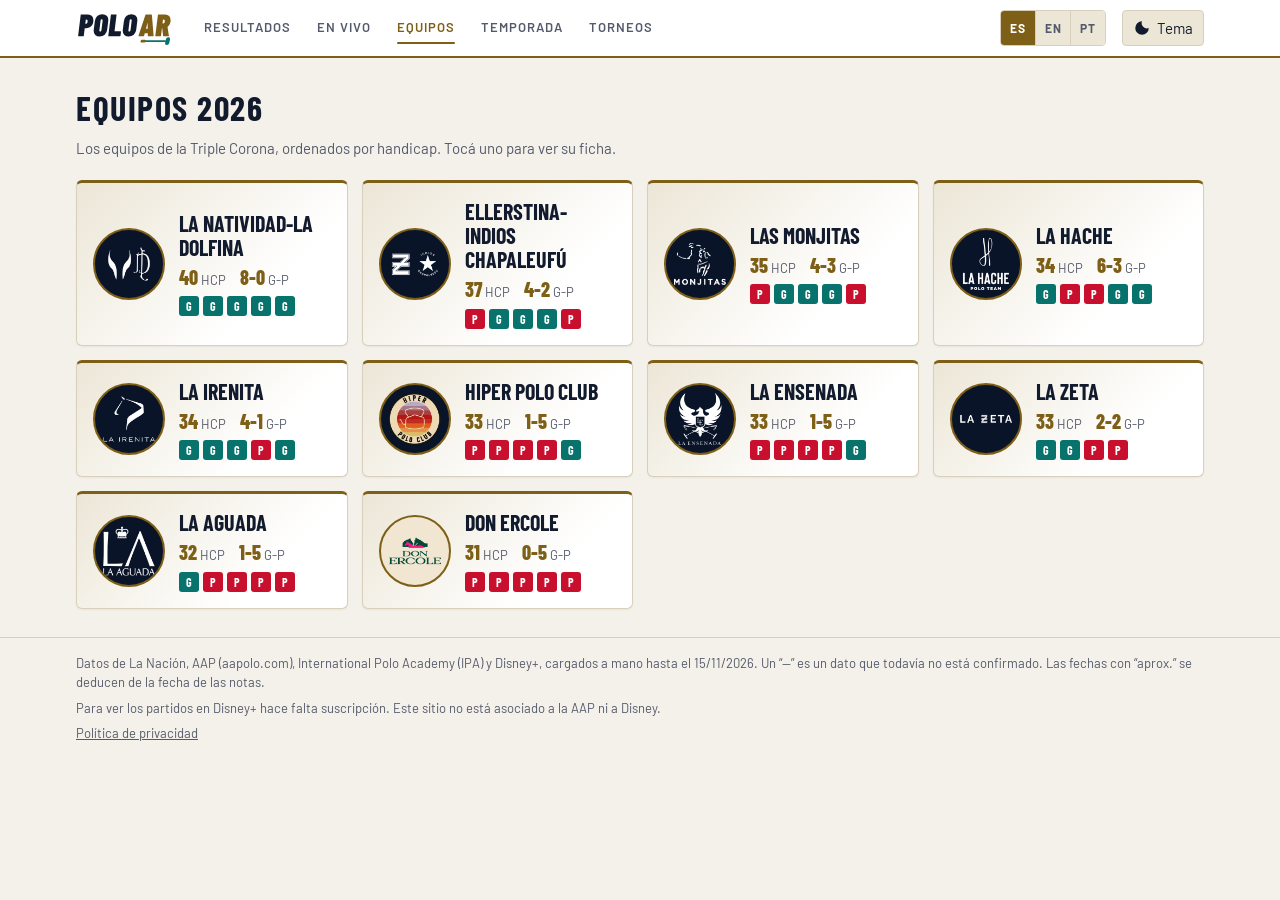
==== commit 646cfacc: "Escudo de Ellerstina-Indios Chapaleufú Co-Authored-By: Claude Fable 5.2 <noreply@anthropic.com>" ====
--- a/equipos.html
+++ b/equipos.html
@@ -12,7 +12,7 @@
 <link rel="preconnect" href="https://fonts.googleapis.com">
 <link rel="preconnect" href="https://fonts.gstatic.com" crossorigin>
 <link rel="stylesheet" href="https://fonts.googleapis.com/css2?family=Barlow+Condensed:wght@600;700;800&family=Barlow:wght@400;500;600&display=swap">
-<link rel="stylesheet" href="css/styles.css?v=202611161622">
+<link rel="stylesheet" href="css/styles.css?v=202611162103">
 <script>
   // Aplica el tema guardado antes de pintar, para evitar un parpadeo.
   try { var t = localStorage.getItem("polo-tema"); if (t) document.documentElement.setAttribute("data-theme", t); } catch (e) {}
@@ -50,7 +50,7 @@
   </div>
 </footer>
 
-<script src="js/i18n.js?v=202611161622" defer></script>
-<script src="js/equipos.js?v=202611161622" defer></script>
+<script src="js/i18n.js?v=202611162103" defer></script>
+<script src="js/equipos.js?v=202611162103" defer></script>
 </body>
 </html>
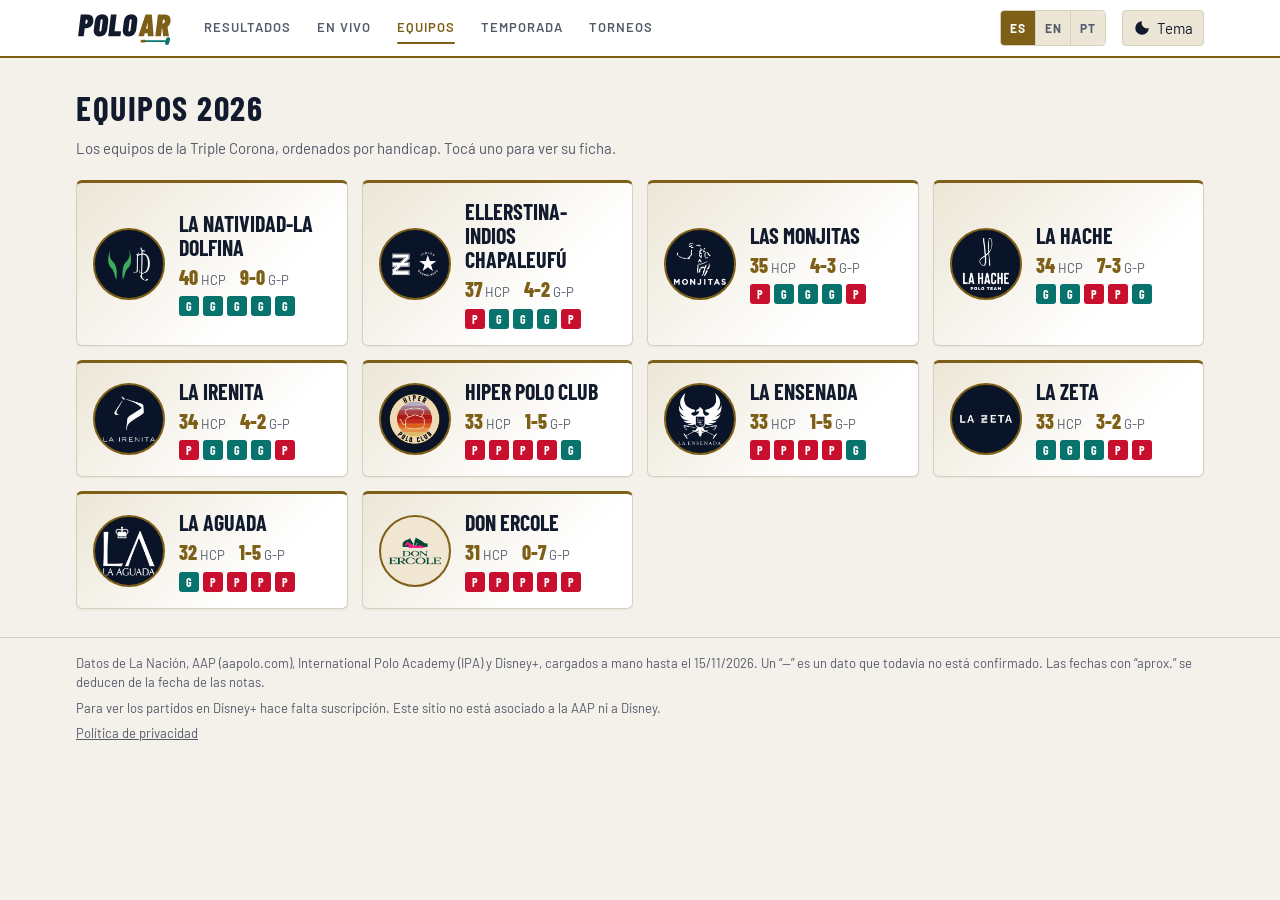
==== commit 8952e66e: "Sube la versión de CSS/JS Co-Authored-By: Claude Opus 5.5 <noreply@anthropic.com>" ====
--- a/equipos.html
+++ b/equipos.html
@@ -12,7 +12,7 @@
 <link rel="preconnect" href="https://fonts.googleapis.com">
 <link rel="preconnect" href="https://fonts.gstatic.com" crossorigin>
 <link rel="stylesheet" href="https://fonts.googleapis.com/css2?family=Barlow+Condensed:wght@600;700;800&family=Barlow:wght@400;500;600&display=swap">
-<link rel="stylesheet" href="css/styles.css?v=202611162103">
+<link rel="stylesheet" href="css/styles.css?v=202611172213">
 <script>
   // Aplica el tema guardado antes de pintar, para evitar un parpadeo.
   try { var t = localStorage.getItem("polo-tema"); if (t) document.documentElement.setAttribute("data-theme", t); } catch (e) {}
@@ -50,7 +50,7 @@
   </div>
 </footer>
 
-<script src="js/i18n.js?v=202611162103" defer></script>
-<script src="js/equipos.js?v=202611162103" defer></script>
+<script src="js/i18n.js?v=202611172213" defer></script>
+<script src="js/equipos.js?v=202611172213" defer></script>
 </body>
 </html>
--- a/css/styles.css
+++ b/css/styles.css
@@ -183,6 +183,10 @@
   border-radius: 2px; padding: 1px 12px; min-width: 84px; text-align: center; white-space: nowrap;
 }
 .inf { color: var(--mute); font-size: 13px; text-align: center; margin-top: 4px; display: flex; justify-content: center; gap: 6px; flex-wrap: wrap; }
+.prox { padding: 12px 16px 10px; }
+.prox.on .sc { border-color: var(--live); color: var(--live); font-size: 16px; }
+.nota-hora { color: var(--mute); font-size: 12px; margin: 0; padding: 8px 16px 12px; }
+@media (max-width: 560px) { .prox { padding: 10px 12px 8px; } }
 .chev { display: inline-block; transition: transform .2s; }
 details[open] .chev { transform: rotate(180deg); }
 @media (max-width: 560px) {
@@ -245,9 +249,11 @@
 .lv p { margin: 0 0 10px; color: var(--mute); }
 .lv .acts { padding: 0; justify-content: flex-start; }
 .live-match { border: 1px solid var(--teal); border-radius: 4px; padding: 10px; margin-bottom: 12px; background: var(--panel2); }
-.live-match .row { gap: 6px; }
-.live-match .tm { font-size: 16px; }
-.live-match .sc { border-color: var(--live); color: var(--live); min-width: 70px; }
+.live-match .row { gap: 6px; grid-template-columns: minmax(0, 1fr) auto minmax(0, 1fr); }
+.live-match .tm { font-size: 16px; flex-direction: column; align-items: flex-start; gap: 6px; }
+.live-match .tm.b { flex-direction: column-reverse; align-items: flex-end; }
+.live-match .tm .nm { overflow-wrap: anywhere; }
+.live-match .sc { border-color: var(--live); color: var(--live); min-width: 56px; padding: 1px 8px; }
 .live-match .meta { display: flex; justify-content: space-between; gap: 8px; flex-wrap: wrap; color: var(--mute); font-size: 12px; margin-top: 6px; }
 .upd { font-size: 12px; color: var(--mute); margin-top: 10px !important; }
 
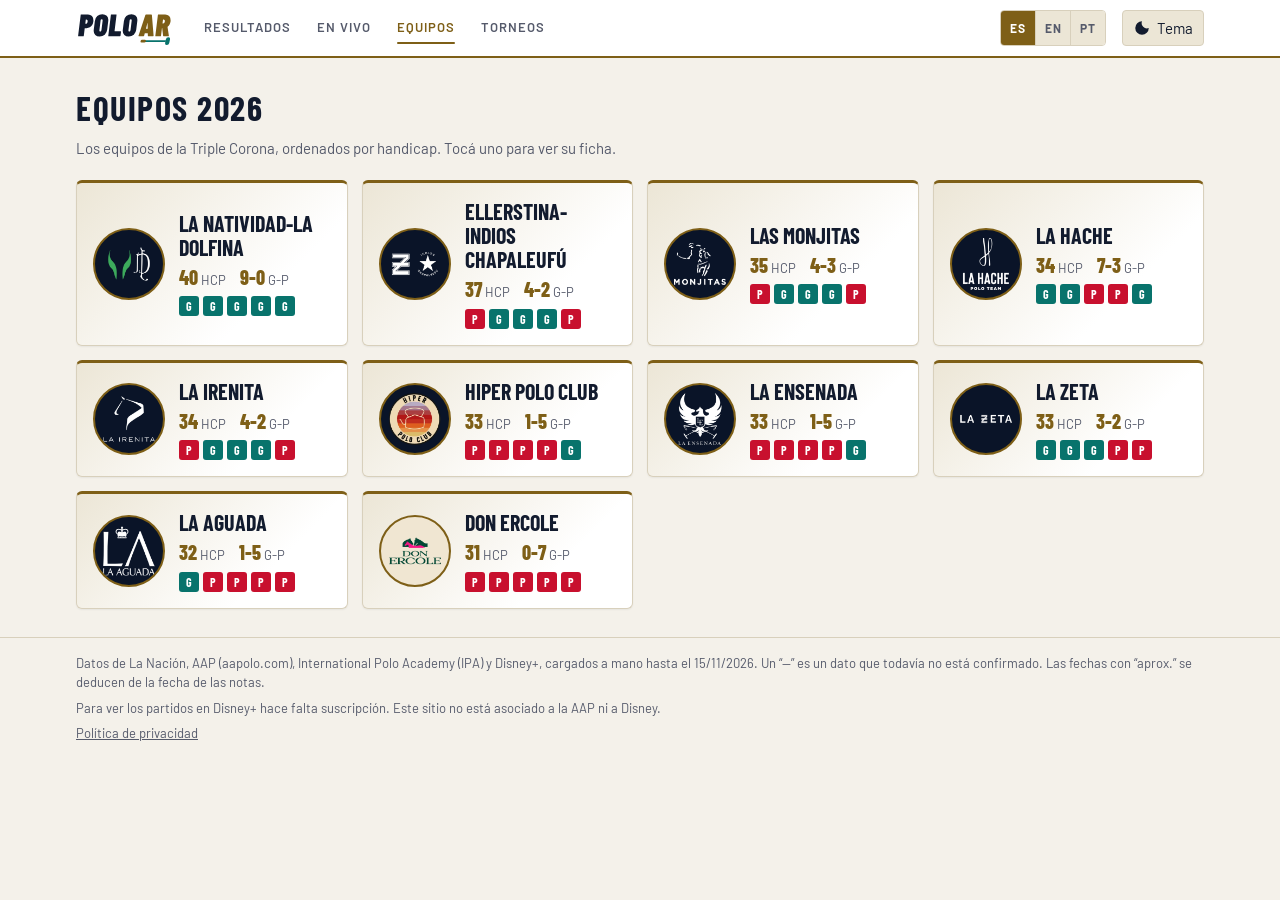
==== commit 418d9f9f: "Saca Temporada del menú Co-Authored-By: Claude Opus 5.5 <noreply@anthropic.com>" ====
--- a/equipos.html
+++ b/equipos.html
@@ -12,7 +12,7 @@
 <link rel="preconnect" href="https://fonts.googleapis.com">
 <link rel="preconnect" href="https://fonts.gstatic.com" crossorigin>
 <link rel="stylesheet" href="https://fonts.googleapis.com/css2?family=Barlow+Condensed:wght@600;700;800&family=Barlow:wght@400;500;600&display=swap">
-<link rel="stylesheet" href="css/styles.css?v=202611172213">
+<link rel="stylesheet" href="css/styles.css?v=202611180041">
 <script>
   // Aplica el tema guardado antes de pintar, para evitar un parpadeo.
   try { var t = localStorage.getItem("polo-tema"); if (t) document.documentElement.setAttribute("data-theme", t); } catch (e) {}
@@ -27,7 +27,6 @@
       <a href="./#resultados" data-i18n="nav.resultados">Resultados</a>
       <a href="./#envivo" data-i18n="nav.vivo">En vivo</a>
       <a href="equipos.html" aria-current="page" data-i18n="nav.equipos">Equipos</a>
-      <a href="./#temporada" data-i18n="nav.temporada">Temporada</a>
       <a href="./#torneos" data-i18n="nav.torneos">Torneos</a>
     </nav>
     <div class="lang" id="idioma" role="group" aria-label="Idioma"></div>
@@ -50,7 +49,7 @@
   </div>
 </footer>
 
-<script src="js/i18n.js?v=202611172213" defer></script>
-<script src="js/equipos.js?v=202611172213" defer></script>
+<script src="js/i18n.js?v=202611180041" defer></script>
+<script src="js/equipos.js?v=202611180041" defer></script>
 </body>
 </html>
